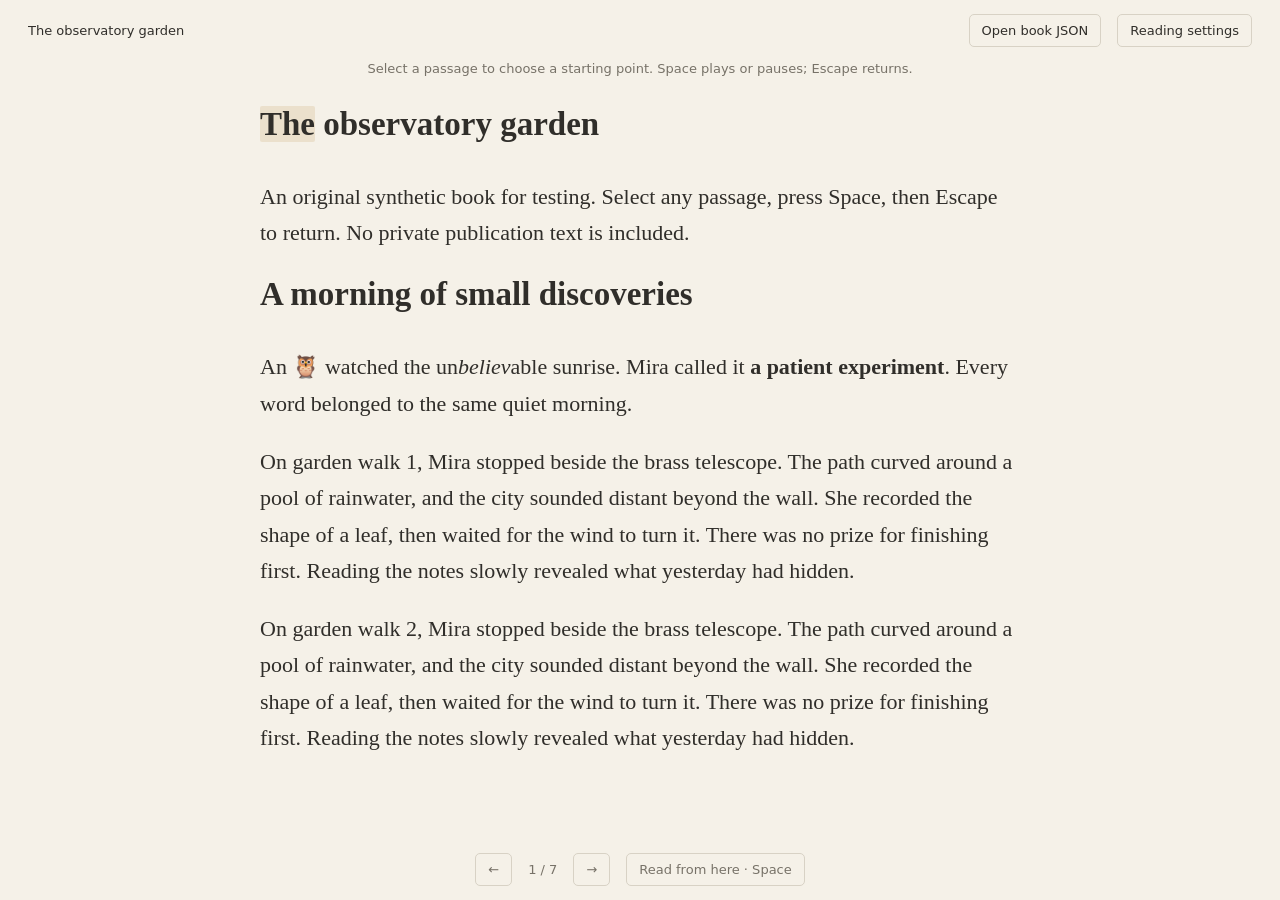
==== prototypes/overnight/tauri/web/index.html @ 69873f1e "Add standalone Tauri reader prototype with native contract verification" ====
<!doctype html>
<html lang="en"><head><meta charset="utf-8"><meta name="viewport" content="width=device-width,initial-scale=1"><meta http-equiv="Content-Security-Policy" content="default-src 'self'; script-src 'self'; style-src 'self'; img-src 'self' data:; connect-src 'self' ipc: http://ipc.localhost; object-src 'none'; base-uri 'none'; form-action 'none'"><title>Quiet reader</title><link rel="stylesheet" href="style.css"></head>
<body>
<header><span id="title">Quiet reader</span><label class="open">Open book JSON<input id="open" type="file" accept=".json,application/json"></label><button id="settings-button">Reading settings</button></header>
<aside id="settings" hidden><label>Chapter <select id="chapters"></select></label><label>Text size <input id="font-size" type="range" min="16" max="32" value="22"></label><label>Words per minute <input id="speed" type="number" min="75" max="1000" step="25" value="350"></label><label><input id="feedback-enabled" type="checkbox" checked> Ask for chapter feedback</label><label><input id="follow-notes" type="checkbox"> Follow notes during playback</label><button id="history-button">Feedback history</button></aside>
<div id="notice" role="status"></div>
<main id="reading"><div id="viewport"><article id="book"></article></div></main>
<section id="playback" hidden aria-label="Playback"><div id="guide"></div><div id="word"></div><div id="play-status" aria-live="polite"></div><button id="return">Return to text · Esc</button></section>
<footer><button id="previous" aria-label="Previous page">←</button><span id="page-label"></span><button id="next" aria-label="Next page">→</button><button id="play">Read from here · Space</button></footer>
<dialog id="boundary"><form method="dialog"><h2>Chapter complete</h2><div id="questions"><label>How did the pace feel?<select id="pace"><option value="comfortable">Comfortable</option><option value="slow">Too slow</option><option value="fast">Too fast</option></select></label><label>How well could you follow the text?<select id="understanding"><option value="easily">Easily</option><option value="mostly">Mostly</option><option value="struggled">Struggled</option></select></label><label id="suggestion" hidden><input id="accept-speed" type="checkbox"><span id="suggestion-text"></span></label><button id="save-feedback" type="button">Save and continue</button></div><button id="skip-feedback" type="button">Skip and continue</button><button>Return to text</button></form></dialog>
<dialog id="details"><h2 id="details-title"></h2><div id="details-body"></div><button id="clear-history" hidden>Clear this book's history</button><button id="close-details">Close</button></dialog>
<dialog id="recovery"><h2>This edition has changed</h2><p id="recovery-text"></p><button id="accept-recovery">Use offered position</button><button id="cancel-recovery">Keep old saved position</button></dialog>
<script type="module" src="app.js"></script></body></html>
---- prototypes/overnight/tauri/web/style.css ----
:root { color-scheme: light dark; --paper:#f5f1e8; --ink:#302e2a; --muted:#777268; --line:#d8d2c5; --accent:#987440; font-family:system-ui,sans-serif; background:var(--paper); color:var(--ink) }
* { box-sizing:border-box } body { margin:0; height:100vh; overflow:hidden; display:flex; flex-direction:column } [hidden] { display:none!important }
header,footer { display:flex; align-items:center; gap:16px; padding:14px 28px; font-size:13px; flex-shrink:0 } header #title { margin-right:auto; overflow:hidden; text-overflow:ellipsis; white-space:nowrap } footer { justify-content:center; color:var(--muted) }
button,select,input { font:inherit; color:inherit; accent-color:var(--accent) } button,.open { background:transparent; border:1px solid var(--line); border-radius:5px; padding:8px 12px; cursor:pointer } button:hover,.open:hover { background:var(--line) } button:focus-visible,select:focus-visible { outline:2px solid var(--accent) } .open input { display:none }
#settings { display:flex; flex-wrap:wrap; justify-content:center; gap:16px; padding:10px 24px; font-size:13px; border-bottom:1px solid var(--line) } label { display:flex; align-items:center; gap:8px } #speed { width:80px } select,input[type=number] { background:var(--paper); border:1px solid var(--line); padding:5px; max-width:260px }
#notice { text-align:center; font-size:13px; padding:0 20px; color:var(--muted); min-height:22px } main { flex:1; min-height:0; width:100%; padding:20px 44px 8px } #viewport { overflow:hidden; height:100%; max-width:760px; margin:auto } article { height:100%; column-gap:64px; column-fill:auto; font-family:Georgia,serif; font-size:22px; line-height:1.65; overflow:visible; overflow-wrap:break-word } article p { margin:0 0 1em } article h1,article h2,article h3 { line-height:1.3; break-after:avoid; margin:0 0 1em } article li { margin-left:1.2em; padding-left:.2em } article figure { margin:0 0 1em; break-inside:avoid } article img { max-width:100%; max-height:40vh } article figcaption,.placeholder { font:14px/1.5 system-ui,sans-serif; color:var(--muted); border:1px solid var(--line); padding:12px } [data-piece] { cursor:text } .selected { background:#c7a46b38; border-radius:2px } ::selection { background:#c7a46b60 }
#playback { position:fixed; inset:0; background:var(--paper); display:flex; align-items:center; justify-content:center; flex-direction:column; z-index:2 } #word { font:clamp(32px,6vw,70px)/1.2 Georgia,serif; max-width:90%; text-align:center } #guide { position:absolute; left:50%; height:110px; width:1px; background:var(--line); transform:translateY(-4px); z-index:-1 } #play-status { position:absolute; top:calc(50% + 80px); color:var(--muted); font-size:13px } #return { position:absolute; bottom:24px; opacity:.6 } #playback.running #return,#playback.running #play-status { opacity:0 } #playback:hover #return { opacity:.6 }
dialog { background:var(--paper); color:var(--ink); border:1px solid var(--line); border-radius:8px; max-width:min(540px,90vw); padding:28px; max-height:85vh } dialog::backdrop { background:#0005 } dialog h2 { margin-top:0; font:24px Georgia,serif } dialog label { margin:16px 0; flex-wrap:wrap } dialog button { margin:8px 8px 0 0 } #details-body { white-space:pre-wrap; line-height:1.5 } .history-entry { padding:12px 0; border-bottom:1px solid var(--line) }
@media(prefers-color-scheme:dark) { :root { --paper:#202322; --ink:#dedbd2; --muted:#a4a69e; --line:#3c413e; --accent:#c8ac78 } } @media(max-width:600px) { header,footer { padding:10px; gap:8px } main { padding:16px 20px 4px } #title { max-width:130px } button,.open { padding:7px } #settings { gap:10px } }
.note-link { border:0; padding:0 .15em; color:var(--accent); vertical-align:super; font-size:.75em }
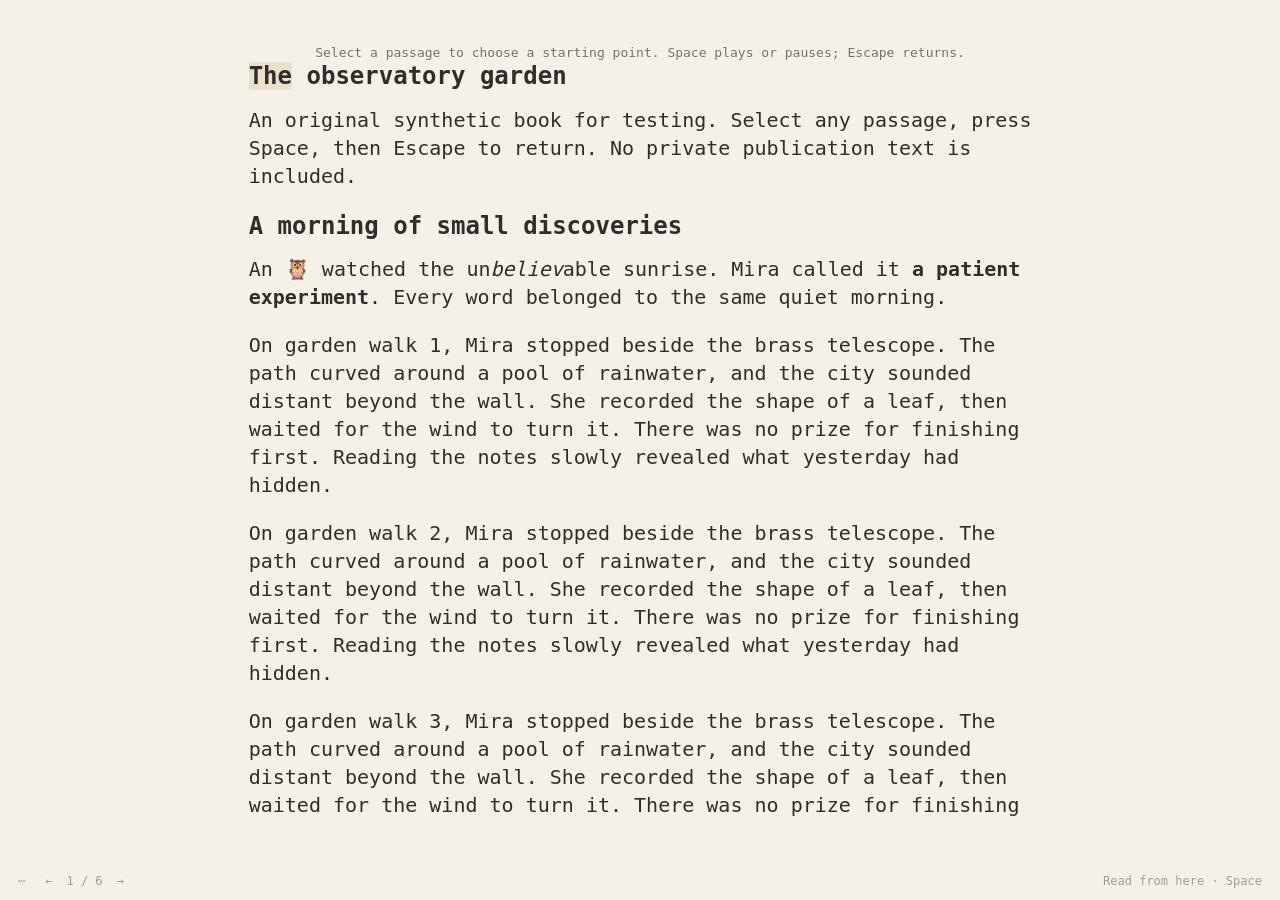
==== commit 7f897ba9: "Match Tauri reader typography and controls to Qt visual revision" ====
--- a/prototypes/overnight/tauri/web/index.html
+++ b/prototypes/overnight/tauri/web/index.html
@@ -1,12 +1,12 @@
 <!doctype html>
 <html lang="en"><head><meta charset="utf-8"><meta name="viewport" content="width=device-width,initial-scale=1"><meta http-equiv="Content-Security-Policy" content="default-src 'self'; script-src 'self'; style-src 'self'; img-src 'self' data:; connect-src 'self' ipc: http://ipc.localhost; object-src 'none'; base-uri 'none'; form-action 'none'"><title>Quiet reader</title><link rel="stylesheet" href="style.css"></head>
 <body>
-<header><span id="title">Quiet reader</span><label class="open">Open book JSON<input id="open" type="file" accept=".json,application/json"></label><button id="settings-button">Reading settings</button></header>
-<aside id="settings" hidden><label>Chapter <select id="chapters"></select></label><label>Text size <input id="font-size" type="range" min="16" max="32" value="22"></label><label>Words per minute <input id="speed" type="number" min="75" max="1000" step="25" value="350"></label><label><input id="feedback-enabled" type="checkbox" checked> Ask for chapter feedback</label><label><input id="follow-notes" type="checkbox"> Follow notes during playback</label><button id="history-button">Feedback history</button></aside>
+<header id="book-controls" hidden><span id="title">Quiet reader</span><label class="open">Open book JSON<input id="open" type="file" accept=".json,application/json"></label></header>
+<aside id="settings" hidden><label>Chapter <select id="chapters"></select></label><label>Text size <input id="font-size" type="range" min="16" max="32" value="20"></label><label>Words per minute <input id="speed" type="number" min="75" max="1000" step="25" value="350"></label><label><input id="feedback-enabled" type="checkbox" checked> Ask for chapter feedback</label><label><input id="follow-notes" type="checkbox"> Follow notes during playback</label><button id="history-button">Feedback history</button></aside>
 <div id="notice" role="status"></div>
 <main id="reading"><div id="viewport"><article id="book"></article></div></main>
 <section id="playback" hidden aria-label="Playback"><div id="guide"></div><div id="word"></div><div id="play-status" aria-live="polite"></div><button id="return">Return to text · Esc</button></section>
-<footer><button id="previous" aria-label="Previous page">←</button><span id="page-label"></span><button id="next" aria-label="Next page">→</button><button id="play">Read from here · Space</button></footer>
+<footer><button id="settings-button" aria-label="Reader controls" aria-expanded="false" aria-controls="book-controls settings">⋯</button><button id="previous" aria-label="Previous page">←</button><span id="page-label"></span><button id="next" aria-label="Next page">→</button><button id="play">Read from here · Space</button></footer>
 <dialog id="boundary"><form method="dialog"><h2>Chapter complete</h2><div id="questions"><label>How did the pace feel?<select id="pace"><option value="comfortable">Comfortable</option><option value="slow">Too slow</option><option value="fast">Too fast</option></select></label><label>How well could you follow the text?<select id="understanding"><option value="easily">Easily</option><option value="mostly">Mostly</option><option value="struggled">Struggled</option></select></label><label id="suggestion" hidden><input id="accept-speed" type="checkbox"><span id="suggestion-text"></span></label><button id="save-feedback" type="button">Save and continue</button></div><button id="skip-feedback" type="button">Skip and continue</button><button>Return to text</button></form></dialog>
 <dialog id="details"><h2 id="details-title"></h2><div id="details-body"></div><button id="clear-history" hidden>Clear this book's history</button><button id="close-details">Close</button></dialog>
 <dialog id="recovery"><h2>This edition has changed</h2><p id="recovery-text"></p><button id="accept-recovery">Use offered position</button><button id="cancel-recovery">Keep old saved position</button></dialog>
--- a/prototypes/overnight/tauri/web/style.css
+++ b/prototypes/overnight/tauri/web/style.css
@@ -1,10 +1,10 @@
-:root { color-scheme: light dark; --paper:#f5f1e8; --ink:#302e2a; --muted:#777268; --line:#d8d2c5; --accent:#987440; font-family:system-ui,sans-serif; background:var(--paper); color:var(--ink) }
-* { box-sizing:border-box } body { margin:0; height:100vh; overflow:hidden; display:flex; flex-direction:column } [hidden] { display:none!important }
-header,footer { display:flex; align-items:center; gap:16px; padding:14px 28px; font-size:13px; flex-shrink:0 } header #title { margin-right:auto; overflow:hidden; text-overflow:ellipsis; white-space:nowrap } footer { justify-content:center; color:var(--muted) }
+:root { color-scheme: light dark; --paper:#f5f1e8; --ink:#302e2a; --muted:#777268; --line:#d8d2c5; --accent:#987440; font-family:"IBM Plex Mono","JetBrainsMono Nerd Font",monospace; background:var(--paper); color:var(--ink) }
+* { box-sizing:border-box } body { margin:0; height:100vh; padding-top:max(42px,5vh); overflow:hidden; display:flex; flex-direction:column } [hidden] { display:none!important }
+header,footer { display:flex; align-items:center; gap:8px; padding:6px 12px; font-size:12px; flex-shrink:0 } header #title { margin-right:auto; overflow:hidden; text-overflow:ellipsis; white-space:nowrap } footer { color:var(--muted); opacity:.65 } footer button { border:0; padding:6px } #play { margin-left:auto }
 button,select,input { font:inherit; color:inherit; accent-color:var(--accent) } button,.open { background:transparent; border:1px solid var(--line); border-radius:5px; padding:8px 12px; cursor:pointer } button:hover,.open:hover { background:var(--line) } button:focus-visible,select:focus-visible { outline:2px solid var(--accent) } .open input { display:none }
 #settings { display:flex; flex-wrap:wrap; justify-content:center; gap:16px; padding:10px 24px; font-size:13px; border-bottom:1px solid var(--line) } label { display:flex; align-items:center; gap:8px } #speed { width:80px } select,input[type=number] { background:var(--paper); border:1px solid var(--line); padding:5px; max-width:260px }
-#notice { text-align:center; font-size:13px; padding:0 20px; color:var(--muted); min-height:22px } main { flex:1; min-height:0; width:100%; padding:20px 44px 8px } #viewport { overflow:hidden; height:100%; max-width:760px; margin:auto } article { height:100%; column-gap:64px; column-fill:auto; font-family:Georgia,serif; font-size:22px; line-height:1.65; overflow:visible; overflow-wrap:break-word } article p { margin:0 0 1em } article h1,article h2,article h3 { line-height:1.3; break-after:avoid; margin:0 0 1em } article li { margin-left:1.2em; padding-left:.2em } article figure { margin:0 0 1em; break-inside:avoid } article img { max-width:100%; max-height:40vh } article figcaption,.placeholder { font:14px/1.5 system-ui,sans-serif; color:var(--muted); border:1px solid var(--line); padding:12px } [data-piece] { cursor:text } .selected { background:#c7a46b38; border-radius:2px } ::selection { background:#c7a46b60 }
-#playback { position:fixed; inset:0; background:var(--paper); display:flex; align-items:center; justify-content:center; flex-direction:column; z-index:2 } #word { font:clamp(32px,6vw,70px)/1.2 Georgia,serif; max-width:90%; text-align:center } #guide { position:absolute; left:50%; height:110px; width:1px; background:var(--line); transform:translateY(-4px); z-index:-1 } #play-status { position:absolute; top:calc(50% + 80px); color:var(--muted); font-size:13px } #return { position:absolute; bottom:24px; opacity:.6 } #playback.running #return,#playback.running #play-status { opacity:0 } #playback:hover #return { opacity:.6 }
-dialog { background:var(--paper); color:var(--ink); border:1px solid var(--line); border-radius:8px; max-width:min(540px,90vw); padding:28px; max-height:85vh } dialog::backdrop { background:#0005 } dialog h2 { margin-top:0; font:24px Georgia,serif } dialog label { margin:16px 0; flex-wrap:wrap } dialog button { margin:8px 8px 0 0 } #details-body { white-space:pre-wrap; line-height:1.5 } .history-entry { padding:12px 0; border-bottom:1px solid var(--line) }
-@media(prefers-color-scheme:dark) { :root { --paper:#202322; --ink:#dedbd2; --muted:#a4a69e; --line:#3c413e; --accent:#c8ac78 } } @media(max-width:600px) { header,footer { padding:10px; gap:8px } main { padding:16px 20px 4px } #title { max-width:130px } button,.open { padding:7px } #settings { gap:10px } }
+#notice:empty { display:none } #notice { text-align:center; font-size:13px; padding:0 20px; color:var(--muted); min-height:0 } main { flex:1; min-height:0; width:100%; padding:0 24px 8px } #viewport { overflow:hidden; height:100%; width:min(65ch,max(360px,calc(100vw - 20ch)),100%); margin:auto; font:20px "IBM Plex Mono","JetBrainsMono Nerd Font",monospace } article { height:100%; column-gap:64px; column-fill:auto; font-family:"IBM Plex Mono","JetBrainsMono Nerd Font",monospace; font-size:20px; line-height:1.4; overflow:visible; overflow-wrap:break-word } article p { margin:0 0 1em } article h1,article h2,article h3,article h4,article h5,article h6 { font-size:1.2em; line-height:1.4; break-after:avoid; margin:20px 0 12px } article > :first-child { margin-top:0 } article li { margin-left:1.2em; padding-left:.2em } article figure { margin:0 0 1em; break-inside:avoid } article img { display:block; width:auto; height:auto; max-width:100%; max-height:var(--image-height,40vh); object-fit:contain } article figcaption,.placeholder { font:14px/1.5 system-ui,sans-serif; color:var(--muted); border:1px solid var(--line); padding:12px } [data-piece] { cursor:text } .selected { background:#c7a46b38; border-radius:2px } ::selection { background:#c7a46b60 }
+#playback { position:fixed; inset:0; background:var(--paper); display:flex; align-items:center; justify-content:center; flex-direction:column; z-index:2 } #word { font:clamp(32px,6vw,70px)/1.2 "IBM Plex Mono","JetBrainsMono Nerd Font",monospace; max-width:90%; text-align:center } #guide { position:absolute; left:50%; height:110px; width:1px; background:var(--line); transform:translateY(-4px); z-index:-1 } #play-status { position:absolute; top:calc(50% + 80px); color:var(--muted); font-size:13px } #return { position:absolute; bottom:24px; opacity:.6 } #playback.running #return,#playback.running #play-status { opacity:0 } #playback:hover #return { opacity:.6 }
+dialog { background:var(--paper); color:var(--ink); border:1px solid var(--line); border-radius:8px; max-width:min(540px,90vw); padding:28px; max-height:85vh } dialog::backdrop { background:#0005 } dialog h2 { margin-top:0; font:24px "IBM Plex Mono","JetBrainsMono Nerd Font",monospace } dialog label { margin:16px 0; flex-wrap:wrap } dialog button { margin:8px 8px 0 0 } #details-body { white-space:pre-wrap; line-height:1.5 } .history-entry { padding:12px 0; border-bottom:1px solid var(--line) }
+@media(prefers-color-scheme:dark) { :root { --paper:#202322; --ink:#dedbd2; --muted:#a4a69e; --line:#3c413e; --accent:#c8ac78 } } @media(max-width:600px) { header,footer { padding:10px; gap:8px } main { padding:0 20px 4px } #title { max-width:130px } button,.open { padding:7px } #settings { gap:10px } }
 .note-link { border:0; padding:0 .15em; color:var(--accent); vertical-align:super; font-size:.75em }
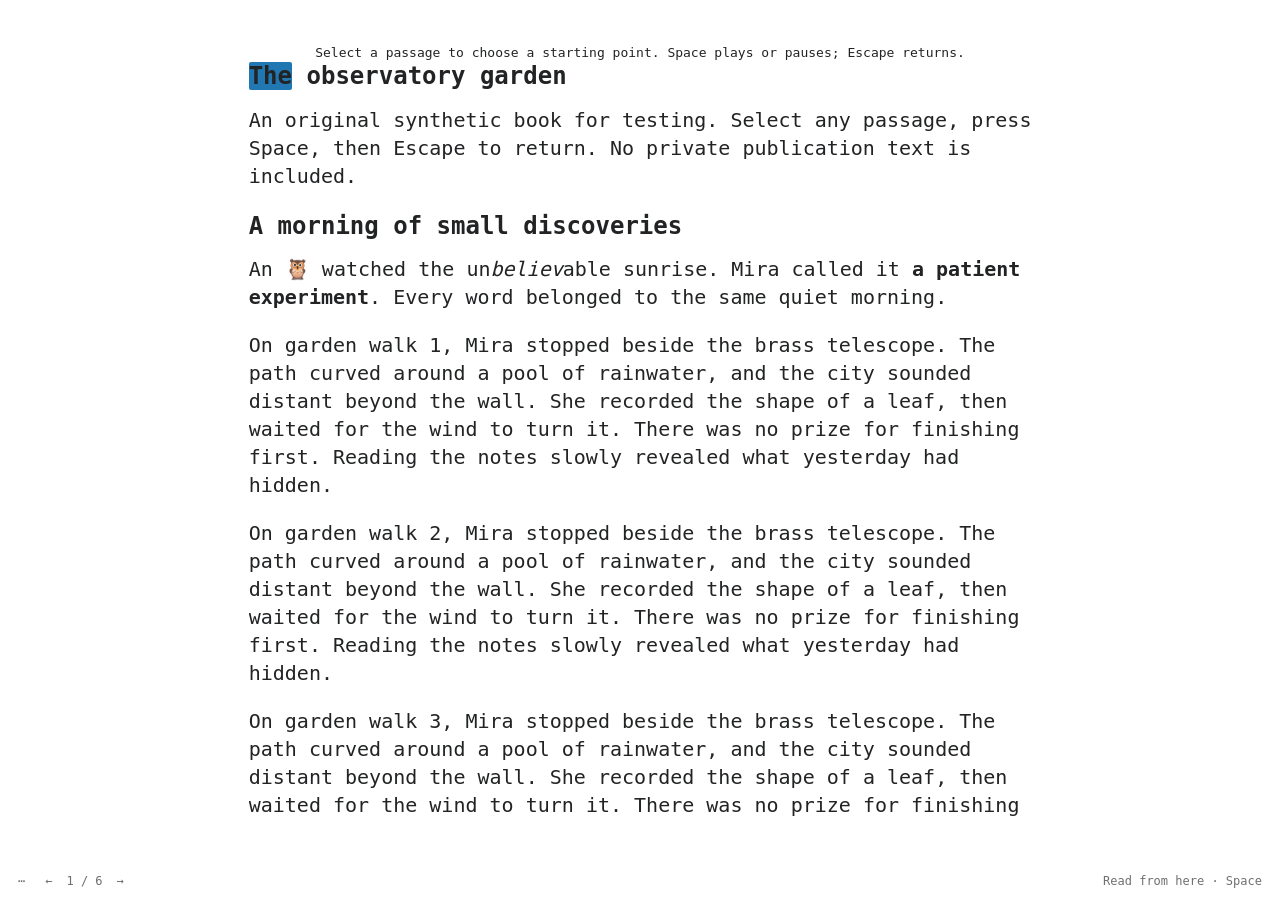
==== commit ba3f925f: "Share Rust playback, recovery, and persistence across native readers" ====
--- a/prototypes/overnight/tauri/web/index.html
+++ b/prototypes/overnight/tauri/web/index.html
@@ -2,7 +2,7 @@
 <html lang="en"><head><meta charset="utf-8"><meta name="viewport" content="width=device-width,initial-scale=1"><meta http-equiv="Content-Security-Policy" content="default-src 'self'; script-src 'self'; style-src 'self'; img-src 'self' data:; connect-src 'self' ipc: http://ipc.localhost; object-src 'none'; base-uri 'none'; form-action 'none'"><title>Quiet reader</title><link rel="stylesheet" href="style.css"></head>
 <body>
 <header id="book-controls" hidden><span id="title">Quiet reader</span><label class="open">Open book JSON<input id="open" type="file" accept=".json,application/json"></label></header>
-<aside id="settings" hidden><label>Chapter <select id="chapters"></select></label><label>Text size <input id="font-size" type="range" min="16" max="32" value="20"></label><label>Words per minute <input id="speed" type="number" min="75" max="1000" step="25" value="350"></label><label><input id="feedback-enabled" type="checkbox" checked> Ask for chapter feedback</label><label><input id="follow-notes" type="checkbox"> Follow notes during playback</label><button id="history-button">Feedback history</button></aside>
+<aside id="settings" hidden><label>Chapter <select id="chapters"></select></label><label>Text size <input id="font-size" type="range" min="16" max="32" value="20"></label><label>Words per minute <input id="speed" type="number" min="60" max="1200" step="25" value="350"></label><label><input id="feedback-enabled" type="checkbox" checked> Ask for chapter feedback</label><label><input id="follow-notes" type="checkbox"> Follow notes during playback</label><button id="history-button">Feedback history</button></aside>
 <div id="notice" role="status"></div>
 <main id="reading"><div id="viewport"><article id="book"></article></div></main>
 <section id="playback" hidden aria-label="Playback"><div id="guide"></div><div id="word"></div><div id="play-status" aria-live="polite"></div><button id="return">Return to text · Esc</button></section>
--- a/prototypes/overnight/tauri/web/style.css
+++ b/prototypes/overnight/tauri/web/style.css
@@ -3,7 +3,7 @@
 header,footer { display:flex; align-items:center; gap:8px; padding:6px 12px; font-size:12px; flex-shrink:0 } header #title { margin-right:auto; overflow:hidden; text-overflow:ellipsis; white-space:nowrap } footer { color:var(--muted); opacity:.65 } footer button { border:0; padding:6px } #play { margin-left:auto }
 button,select,input { font:inherit; color:inherit; accent-color:var(--accent) } button,.open { background:transparent; border:1px solid var(--line); border-radius:5px; padding:8px 12px; cursor:pointer } button:hover,.open:hover { background:var(--line) } button:focus-visible,select:focus-visible { outline:2px solid var(--accent) } .open input { display:none }
 #settings { display:flex; flex-wrap:wrap; justify-content:center; gap:16px; padding:10px 24px; font-size:13px; border-bottom:1px solid var(--line) } label { display:flex; align-items:center; gap:8px } #speed { width:80px } select,input[type=number] { background:var(--paper); border:1px solid var(--line); padding:5px; max-width:260px }
-#notice:empty { display:none } #notice { text-align:center; font-size:13px; padding:0 20px; color:var(--muted); min-height:0 } main { flex:1; min-height:0; width:100%; padding:0 24px 8px } #viewport { overflow:hidden; height:100%; width:min(65ch,max(360px,calc(100vw - 20ch)),100%); margin:auto; font:20px "IBM Plex Mono","JetBrainsMono Nerd Font",monospace } article { height:100%; column-gap:64px; column-fill:auto; font-family:"IBM Plex Mono","JetBrainsMono Nerd Font",monospace; font-size:20px; line-height:1.4; overflow:visible; overflow-wrap:break-word } article p { margin:0 0 1em } article h1,article h2,article h3,article h4,article h5,article h6 { font-size:1.2em; line-height:1.4; break-after:avoid; margin:20px 0 12px } article > :first-child { margin-top:0 } article li { margin-left:1.2em; padding-left:.2em } article figure { margin:0 0 1em; break-inside:avoid } article img { display:block; width:auto; height:auto; max-width:100%; max-height:var(--image-height,40vh); object-fit:contain } article figcaption,.placeholder { font:14px/1.5 system-ui,sans-serif; color:var(--muted); border:1px solid var(--line); padding:12px } [data-piece] { cursor:text } .selected { background:#c7a46b38; border-radius:2px } ::selection { background:#c7a46b60 }
+#notice:empty { display:none } #notice { text-align:center; font-size:13px; padding:0 20px; color:var(--muted); min-height:0 } main { flex:1; min-height:0; width:100%; padding:0 24px 8px } #viewport { overflow:hidden; height:100%; width:min(65ch,max(360px,calc(100vw - 20ch)),100%); margin:auto; font:20px "IBM Plex Mono","JetBrainsMono Nerd Font",monospace } article { height:100%; column-gap:64px; column-fill:auto; font-family:"IBM Plex Mono","JetBrainsMono Nerd Font",monospace; font-size:20px; line-height:1.4; overflow:visible; overflow-wrap:break-word } article p { margin:0 0 1em } article h1,article h2,article h3,article h4,article h5,article h6 { font-size:1.2em; line-height:1.4; break-after:avoid; margin:20px 0 12px } article > :first-child { margin-top:0 } article li { margin-left:1.2em; padding-left:.2em } article figure { margin:0 0 1em; break-inside:avoid } article img { display:block; width:auto; height:auto; max-width:100%; max-height:var(--image-height,40vh); object-fit:contain } article figcaption,.placeholder { font:14px/1.5 system-ui,sans-serif; color:var(--muted); border:1px solid var(--line); padding:12px } [data-piece] { cursor:text } .selected { background:var(--selection); color:var(--selected-text); border-radius:2px } ::selection { background:var(--selection); color:var(--selected-text) }
 #playback { position:fixed; inset:0; background:var(--paper); display:flex; align-items:center; justify-content:center; flex-direction:column; z-index:2 } #word { font:clamp(32px,6vw,70px)/1.2 "IBM Plex Mono","JetBrainsMono Nerd Font",monospace; max-width:90%; text-align:center } #guide { position:absolute; left:50%; height:110px; width:1px; background:var(--line); transform:translateY(-4px); z-index:-1 } #play-status { position:absolute; top:calc(50% + 80px); color:var(--muted); font-size:13px } #return { position:absolute; bottom:24px; opacity:.6 } #playback.running #return,#playback.running #play-status { opacity:0 } #playback:hover #return { opacity:.6 }
 dialog { background:var(--paper); color:var(--ink); border:1px solid var(--line); border-radius:8px; max-width:min(540px,90vw); padding:28px; max-height:85vh } dialog::backdrop { background:#0005 } dialog h2 { margin-top:0; font:24px "IBM Plex Mono","JetBrainsMono Nerd Font",monospace } dialog label { margin:16px 0; flex-wrap:wrap } dialog button { margin:8px 8px 0 0 } #details-body { white-space:pre-wrap; line-height:1.5 } .history-entry { padding:12px 0; border-bottom:1px solid var(--line) }
 @media(prefers-color-scheme:dark) { :root { --paper:#202322; --ink:#dedbd2; --muted:#a4a69e; --line:#3c413e; --accent:#c8ac78 } } @media(max-width:600px) { header,footer { padding:10px; gap:8px } main { padding:0 20px 4px } #title { max-width:130px } button,.open { padding:7px } #settings { gap:10px } }
